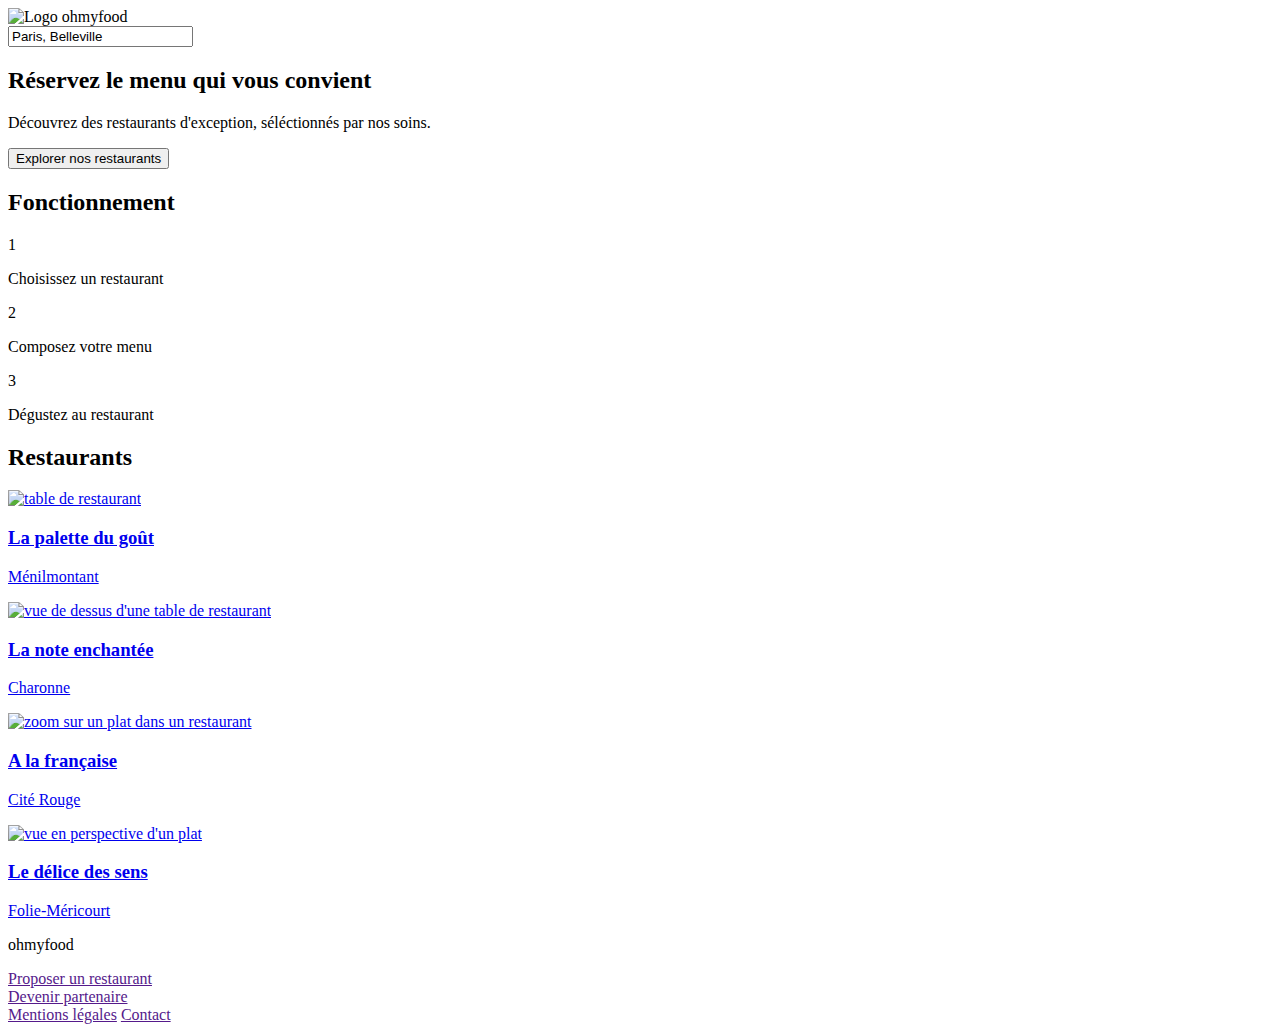
==== index.html @ 765ab903 "ajout du index.html" ====
<!DOCTYPE html>
<html lang="fr">
<head>
    <meta charset="UTF-8">
    <meta name="viewport" content="width=device-width, initial-scale=1.0">
    <title>ohmyfood</title>
    <link rel="stylesheet" href="https://cdnjs.cloudflare.com/ajax/libs/font-awesome/6.6.0/css/all.min.css" integrity="sha512-Kc323vGBEqzTmouAECnVceyQqyqdsSiqLQISBL29aUW4U/M7pSPA/gEUZQqv1cwx4OnYxTxve5UMg5GT6L4JJg==" crossorigin="anonymous" referrerpolicy="no-referrer" />
    <link rel="preconnect" href="https://fonts.googleapis.com">
    <link rel="preconnect" href="https://fonts.gstatic.com" crossorigin>
    <link href="https://fonts.googleapis.com/css2?family=Megrim&family=Shrikhand&display=swap" rel="stylesheet">
    <link rel="preconnect" href="https://fonts.googleapis.com">
    <link rel="preconnect" href="https://fonts.gstatic.com" crossorigin>
    <link href="https://fonts.googleapis.com/css2?family=Megrim&family=Roboto:ital,wght@0,100;0,300;0,400;0,500;0,700;0,900;1,100;1,300;1,400;1,500;1,700;1,900&family=Shrikhand&display=swap" rel="stylesheet">
    <link rel="stylesheet" href="/assets/SASS/style.css">
</head>
<body>
    <nav class="nav">
        <img class="nav__logo" src="/assets/images/logo/ohmyfood.png" alt="Logo ohmyfood">
    </nav>
    <section class="search">
        <div class="search__bar">
            <i class="fa-solid fa-location-dot search__icon"></i>
            <input class="search__input" type="search" value="Paris, Belleville">   
        </div>
        <h2 class="search__h2">Réservez le menu qui vous convient</h2>
        <p class="search__p">Découvrez des restaurants d'exception, séléctionnés par nos soins.</p>
        <button class="search__button">Explorer nos restaurants</button>
    </section>
    <section class="fonction">
        <h2 class="fonction__title">Fonctionnement</h2>
        <div class="fonction__card">
            <p class="fonction__number">1</p>
            <i class="fa-solid fa-mobile-screen-button fonction__icon"></i>
            <p class="fonction__p">Choisissez un restaurant</p>
        </div>
        <div class="fonction__card">
            <p class="fonction__number">2</p>
            <i class="fa-solid fa-list-ul fonction__icon"></i>
            <p class="fonction__p">Composez votre menu</p>
        </div>
        <div class="fonction__card">
            <p class="fonction__number">3</p>
            <i class="fa-solid fa-store fonction__icon--purple"></i> <!--modificateur ici-->
            <p class="fonction__p">Dégustez au restaurant</p>
        </div>
    </section>
    <section class="restaurants">
        <h2 class="restaurants__title">Restaurants</h2>
        <div class="restaurants__cards">
            <a class="restaurants__cards__link" href="*">
                <img class="restaurants__cards__link__img" src="assets/images/restaurants/jay-wennington-N_Y88TWmGwA-unsplash.jpg" alt="table de restaurant">
                <div class="restaurants__cards__link__content">
                    <h3 class="restaurants__cards__h3">La palette du goût</h3>
                    <p class="restaurants__cards__p">Ménilmontant</p>
                    <i class="fa-sharp fa-regular fa-heart restaurants__cards__link__content__icon"></i>
                </div>
            </a>
            <a class="restaurants__cards__link" href="*">
                <img class="restaurants__cards__link__img" src="assets/images/restaurants/stil-u2Lp8tXIcjw-unsplash.jpg" alt="vue de dessus d'une table de restaurant">
                <div class="restaurants__cards__link__content">
                    <h3 class="restaurants__cards__h3">La note enchantée</h3>
                    <p class="restaurants__cards__p">Charonne</p>
                    <i class="fa-sharp fa-regular fa-heart restaurants__cards__link__content__icon"></i>
                </div>    
            </a>
            <a class="restaurants__cards__link" href="*">
                <img class="restaurants__cards__link__img" src="assets/images/restaurants/toa-heftiba-DQKerTsQwi0-unsplash.jpg" alt="zoom sur un plat dans un restaurant">
                <div class="restaurants__cards__link__content">
                    <h3 class="restaurants__cards__h3">A la française</h3>
                    <p class="restaurants__cards__p">Cité Rouge</p>
                    <i class="fa-sharp fa-regular fa-heart restaurants__cards__link__content__icon"></i>
                </div>
            </a>
            <a class="restaurants__cards__link" href="*">
                <img class="restaurants__cards__link__img" src="assets/images/restaurants/louis-hansel-shotsoflouis-qNBGVyOCY8Q-unsplash.jpg" alt="vue en perspective d'un plat">
                <div class="restaurants__cards__link__content">
                    <h3 class="restaurants__cards__h3">Le délice des sens</h3>
                    <p class="restaurants__cards__p">Folie-Méricourt</p>
                    <i class="fa-sharp fa-regular fa-heart restaurants__cards__link__content__icon"></i>
                </div>
            </a>
        </div>
    </section>
    <footer class="footer">
        <p class="footer__logo">ohmyfood</p>
        <div class="footer__link">
            <div class="footer__purpose">
                <i class="fa-solid fa-utensils footer__icon"></i>
                <a class="footer__a" href="">Proposer un restaurant</a>
            </div>
            <div class="footer__become">
                <i class="fa-solid fa-handshake-angle footer__icon"></i>
                <a class="footer__a" href="">Devenir partenaire</a>
            </div>
            <a class="footer__a" href="">Mentions légales</a>
            <a class="footer__a" href="">Contact</a>
        </div>
    </footer>
</body>
</html>
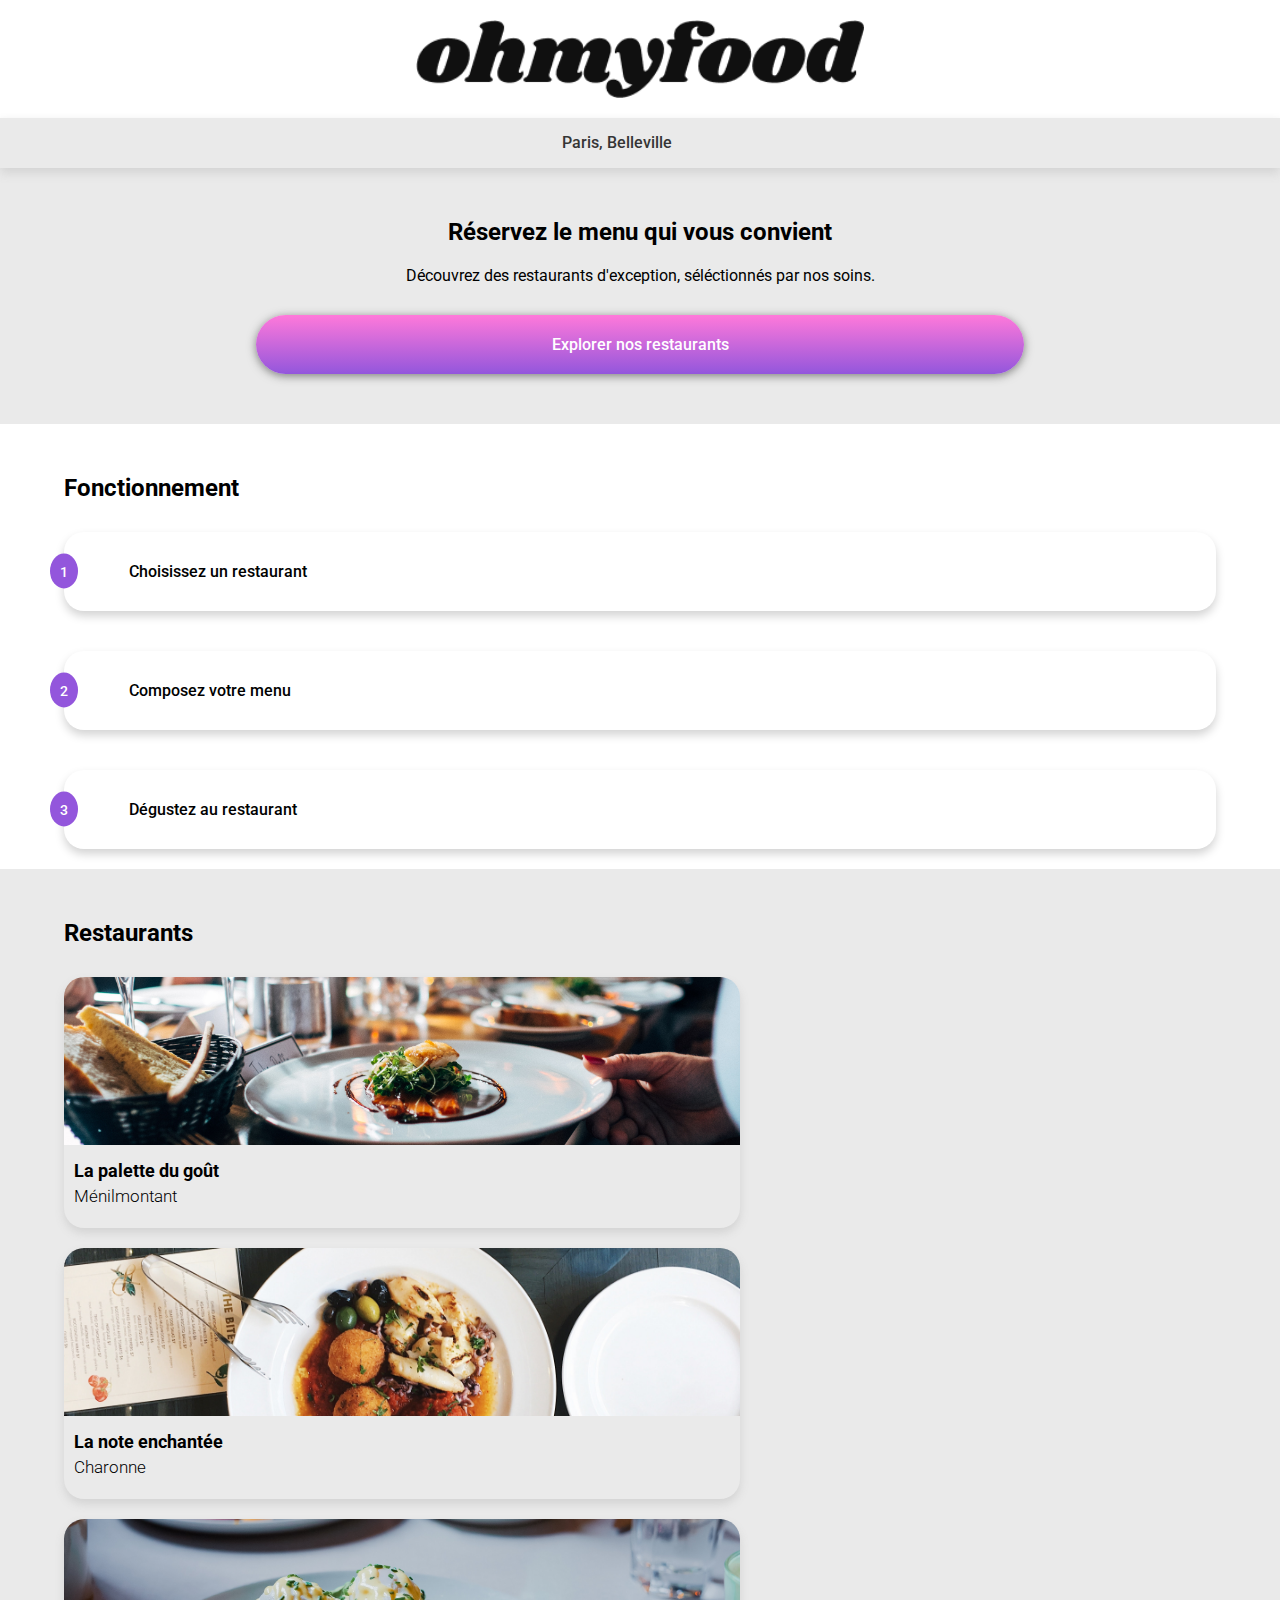
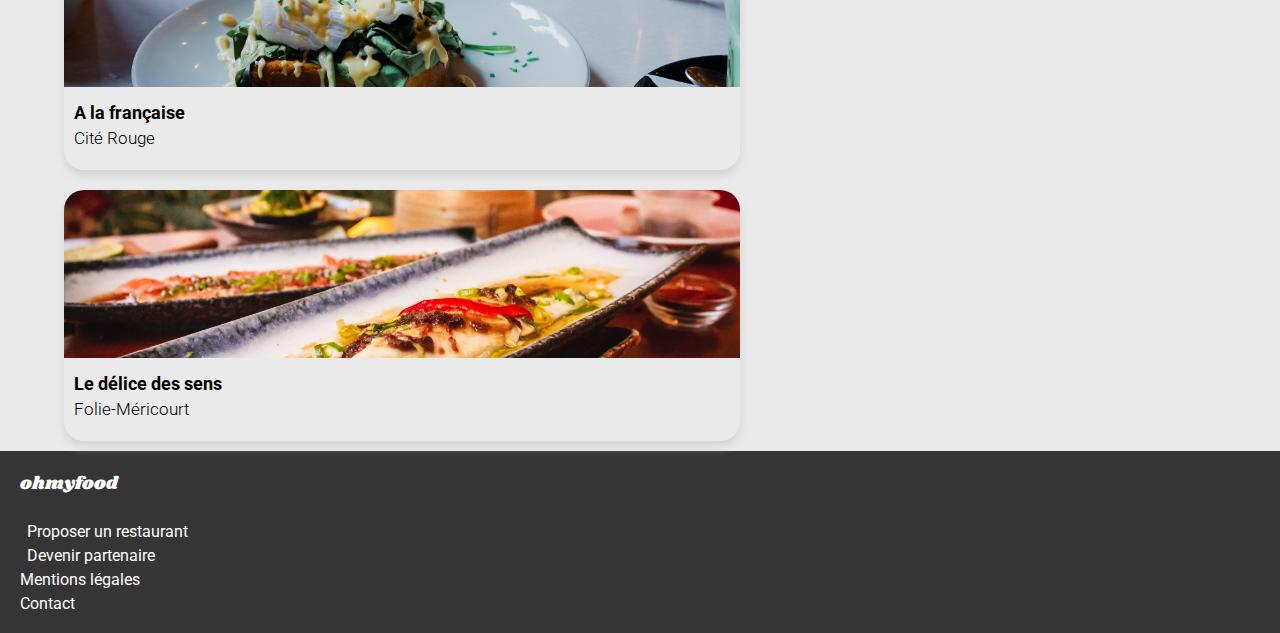
==== commit 2e539cf6: "ajout des premieres animations sur la page d'accueil" ====
--- a/index.html
+++ b/index.html
@@ -53,6 +53,7 @@
                     <h3 class="restaurants__cards__h3">La palette du goût</h3>
                     <p class="restaurants__cards__p">Ménilmontant</p>
                     <i class="fa-sharp fa-regular fa-heart restaurants__cards__link__content__icon"></i>
+                    <i class="fa-sharp fa-solid fa-heart restaurants__cards__link__content__icon--fill"></i>
                 </div>
             </a>
             <a class="restaurants__cards__link" href="*">
@@ -61,6 +62,7 @@
                     <h3 class="restaurants__cards__h3">La note enchantée</h3>
                     <p class="restaurants__cards__p">Charonne</p>
                     <i class="fa-sharp fa-regular fa-heart restaurants__cards__link__content__icon"></i>
+                    <i class="fa-sharp fa-solid fa-heart restaurants__cards__link__content__icon--fill"></i>
                 </div>    
             </a>
             <a class="restaurants__cards__link" href="*">
@@ -69,6 +71,7 @@
                     <h3 class="restaurants__cards__h3">A la française</h3>
                     <p class="restaurants__cards__p">Cité Rouge</p>
                     <i class="fa-sharp fa-regular fa-heart restaurants__cards__link__content__icon"></i>
+                    <i class="fa-sharp fa-solid fa-heart restaurants__cards__link__content__icon--fill"></i>
                 </div>
             </a>
             <a class="restaurants__cards__link" href="*">
@@ -77,6 +80,7 @@
                     <h3 class="restaurants__cards__h3">Le délice des sens</h3>
                     <p class="restaurants__cards__p">Folie-Méricourt</p>
                     <i class="fa-sharp fa-regular fa-heart restaurants__cards__link__content__icon"></i>
+                    <i class="fa-sharp fa-solid fa-heart restaurants__cards__link__content__icon--fill"></i>
                 </div>
             </a>
         </div>
--- a/assets/SASS/style.css
+++ b/assets/SASS/style.css
@@ -0,0 +1,309 @@
+@charset "UTF-8";
+/*! minireset.css v0.0.6 | MIT License | github.com/jgthms/minireset.css */
+html, body, p, ol, ul, li, dl, dt, dd, blockquote, figure, fieldset, legend, textarea, pre, iframe, hr, h1, h2, h3, h4, h5, h6 {
+  margin: 0;
+  padding: 0;
+}
+
+h1, h2, h3, h4, h5, h6 {
+  font-size: 100%;
+  font-weight: normal;
+}
+
+ul {
+  list-style: none;
+}
+
+button, input, select {
+  margin: 0;
+}
+
+html {
+  box-sizing: border-box;
+}
+
+*, *::before, *::after {
+  box-sizing: inherit;
+}
+
+img, video {
+  height: auto;
+  max-width: 100%;
+}
+
+iframe {
+  border: 0;
+}
+
+table {
+  border-collapse: collapse;
+  border-spacing: 0;
+}
+
+td, th {
+  padding: 0;
+}
+
+* {
+  font-family: "Roboto", sans-serif;
+}
+
+:root {
+  --main-color: #9356DC;
+  --second-color: #FF79DA;
+  --third-color: #99E2D0;
+  --background-color: #EAEAEA;
+}
+
+h2 {
+  font-family: "Roboto", sans-serif;
+  font-weight: 700;
+  font-size: 24px;
+  line-height: 28.13px;
+}
+
+.body {
+  max-width: 767px;
+}
+
+/**Nav**/
+.nav {
+  width: 100%;
+  display: flex;
+  justify-content: center;
+  box-shadow: 0px 5px 10px 0px lightgray;
+}
+.nav__logo {
+  margin: 20px;
+  width: 35%;
+}
+
+/**Recherche**/
+.search {
+  width: 100%;
+  display: flex;
+  flex-direction: column;
+  justify-content: center;
+  align-items: center;
+  background-color: #EAEAEA;
+}
+.search__bar {
+  width: 100%;
+  display: flex;
+  align-items: center;
+  justify-content: center;
+  margin: auto;
+  gap: 17px;
+  box-shadow: 0px 5px 10px 0px lightgray;
+  margin-bottom: 50px;
+}
+.search__input {
+  width: auto;
+  background-color: #EAEAEA;
+  color: #353535;
+  height: 50px;
+  font-weight: 500;
+  font-size: 16px;
+  border: none;
+}
+.search__icon {
+  margin-left: 30px;
+  color: #353535;
+}
+.search__h2 {
+  width: 60%;
+  text-align: center;
+}
+.search__p {
+  width: 80%;
+  margin-top: 20px;
+  text-align: center;
+}
+.search__button {
+  border-radius: 30px;
+  margin-top: 30px;
+  margin-bottom: 50px;
+  padding: 20px;
+  width: 60%;
+  text-align: center;
+  border: none;
+  font-weight: 500;
+  font-size: 16px;
+  color: white;
+  box-shadow: 0px 2px 10px 0px #7d7d7d;
+  background: linear-gradient(#FF79DA, #9356DC);
+  transition-property: all;
+  transition-duration: 2s;
+}
+.search__button:hover {
+  background: linear-gradient(rgb(255, 172, 232.0820895522), rgb(174, 128.25, 228.75));
+  box-shadow: 0px 2px 10px 0px #525252;
+}
+
+/**Fonctionnement**/
+.fonction {
+  width: 100%;
+  display: flex;
+  flex-direction: column;
+  align-items: center;
+}
+.fonction__title {
+  width: 90%;
+  margin-top: 50px;
+  margin-bottom: 10px;
+  font-weight: 700;
+  font-size: 24px;
+}
+.fonction__card {
+  width: 90%;
+  display: flex;
+  flex-direction: row;
+  align-items: center;
+  margin: 20px;
+  border-radius: 20px;
+  box-shadow: 0px 5px 10px 0px lightgray;
+  padding: 30px;
+  gap: 25px;
+  position: relative;
+}
+.fonction__number {
+  padding: 10px;
+  border-radius: 50%;
+  height: 35px;
+  color: white;
+  background: #9356DC;
+  font-weight: 500;
+  font-size: 14px;
+  position: absolute;
+  top: 50%;
+  left: 0%;
+  transform: translate(-50%, -50%);
+}
+.fonction__icon {
+  margin-left: 10px;
+  color: #7E7E7E;
+}
+.fonction__icon--purple {
+  margin-left: 10px; /** margin ajouter au modificateur normal ?**/
+  color: #9356DC;
+}
+.fonction__p {
+  font-weight: 500;
+  font-size: 16px;
+}
+
+/**Restaurants**/
+.restaurants {
+  width: 100%;
+  display: flex;
+  flex-direction: column;
+  align-items: center;
+  background-color: #EAEAEA;
+}
+.restaurants__title {
+  width: 90%;
+  margin-top: 50px;
+  margin-bottom: 10px;
+  font-weight: 700;
+  font-size: 24px;
+}
+.restaurants__cards {
+  width: 90%;
+}
+.restaurants__cards__h3 {
+  font-weight: 700;
+  font-size: 18px;
+  color: black;
+  margin-top: 15px;
+  margin-left: 10px;
+  margin-bottom: 5px;
+}
+.restaurants__cards__p {
+  font-weight: 300;
+  font-size: 17px;
+  color: black;
+  margin-left: 10px;
+}
+.restaurants__cards__link {
+  display: flex;
+  flex-direction: column;
+  text-decoration: none;
+  border-radius: 20px;
+  max-width: 676px;
+  height: 251px;
+  margin-bottom: 10px;
+  margin-top: 20px;
+  overflow: hidden;
+  position: relative;
+  box-shadow: 0px 5px 10px 0px lightgray;
+}
+.restaurants__cards__link__img {
+  height: 67%;
+  object-fit: cover;
+}
+.restaurants__cards__link__content {
+  display: flex;
+  flex-direction: column;
+}
+.restaurants__cards__link__content__icon {
+  color: black;
+  position: absolute;
+  font-size: 24px;
+  top: 80%;
+  left: 90%;
+  transform: translate(-50%, -50%);
+  background-color: transparent;
+}
+.restaurants__cards__link__content__icon--fill {
+  position: absolute;
+  font-size: 24px;
+  top: 80%;
+  left: 90%;
+  transform: translate(-50%, -50%);
+  opacity: 0;
+  transition-property: all;
+  transition-duration: 1s;
+}
+.restaurants__cards__link__content__icon--fill:hover {
+  opacity: 1;
+  color: transparent;
+  background-image: linear-gradient(#FF79DA, #9356DC);
+  background-clip: text;
+  -webkit-background-clip: text;
+}
+
+/**footer**/
+.footer {
+  width: 100%;
+  display: flex;
+  flex-direction: column;
+  justify-content: flex-start;
+  background-color: #353535;
+  color: white;
+  gap: 5px;
+  /**décalage icon à revoir**/
+}
+.footer__logo {
+  font-family: "Shrikhand", serif;
+  font-weight: 400;
+  font-size: 18px;
+  margin: 20px;
+}
+.footer__icon {
+  font-size: 12px;
+  margin-left: 2px;
+  margin-right: 5px;
+}
+.footer__a {
+  color: white;
+  text-decoration: none;
+}
+.footer__link {
+  display: flex;
+  flex-direction: column;
+  margin-left: 20px;
+  gap: 5px;
+  margin-bottom: 20px;
+}
+
+/*# sourceMappingURL=style.css.map */
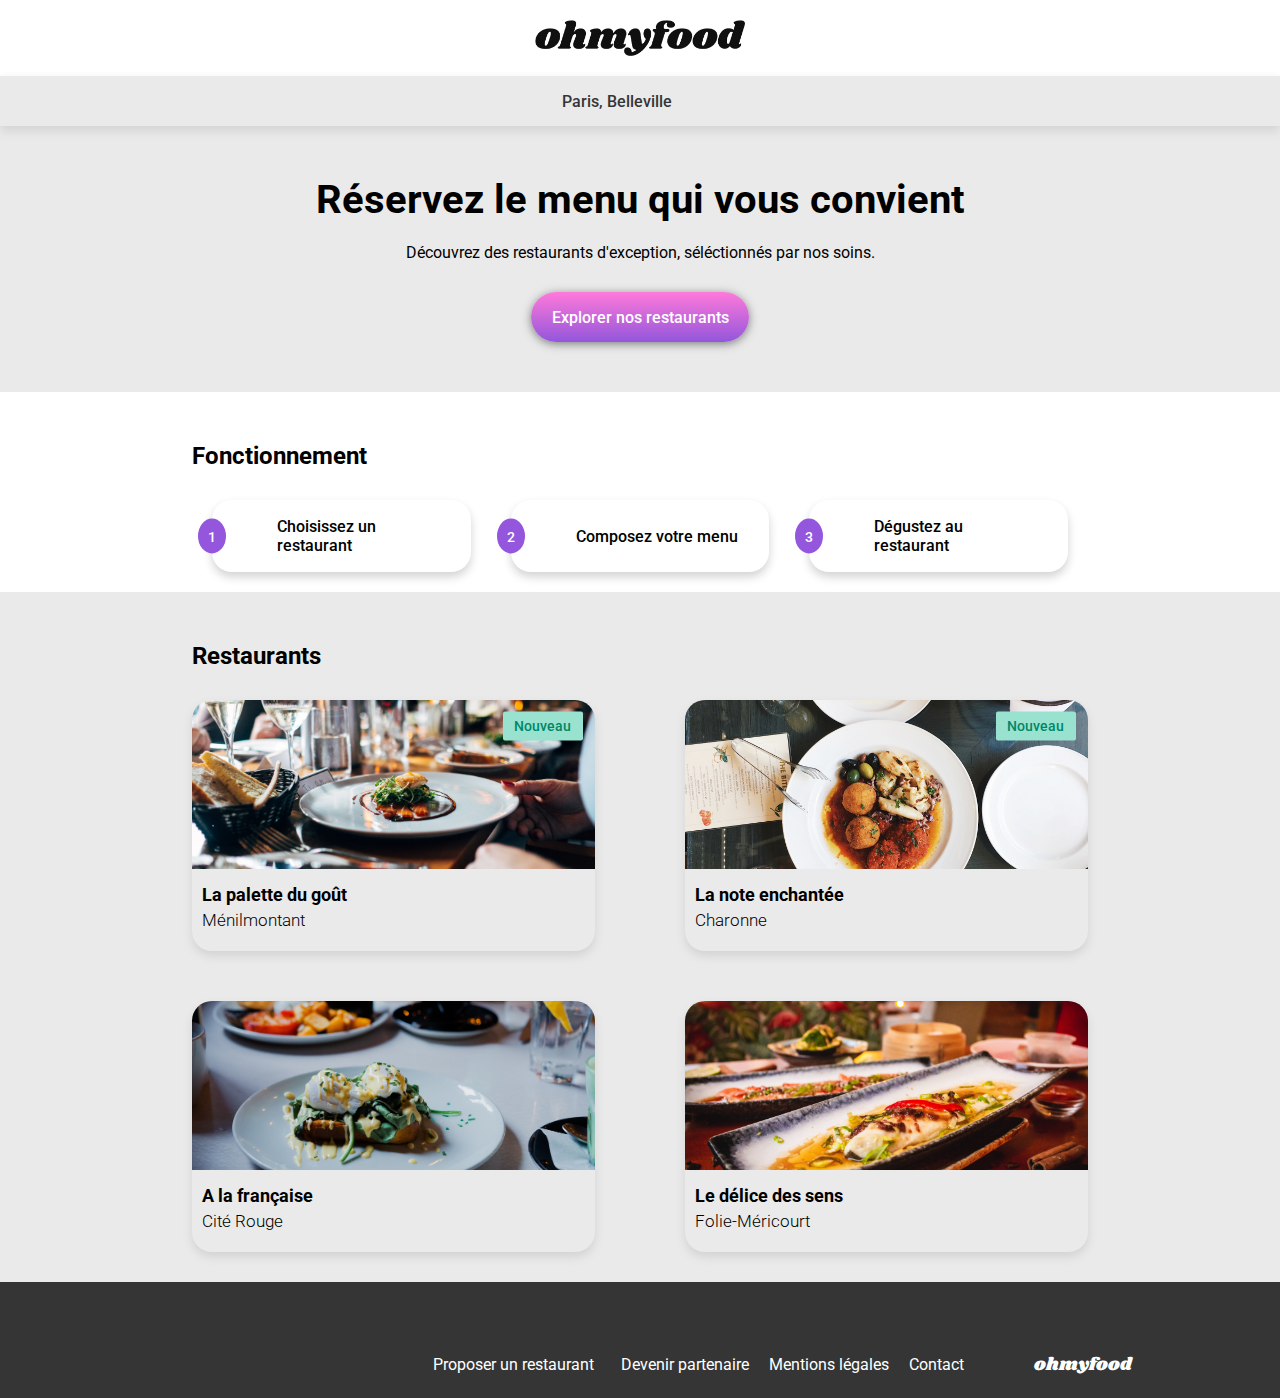
==== commit b1662886: "ajout animation et responsive Accueil" ====
--- a/index.html
+++ b/index.html
@@ -28,20 +28,22 @@
     </section>
     <section class="fonction">
         <h2 class="fonction__title">Fonctionnement</h2>
-        <div class="fonction__card">
-            <p class="fonction__number">1</p>
-            <i class="fa-solid fa-mobile-screen-button fonction__icon"></i>
-            <p class="fonction__p">Choisissez un restaurant</p>
-        </div>
-        <div class="fonction__card">
-            <p class="fonction__number">2</p>
-            <i class="fa-solid fa-list-ul fonction__icon"></i>
-            <p class="fonction__p">Composez votre menu</p>
-        </div>
-        <div class="fonction__card">
-            <p class="fonction__number">3</p>
-            <i class="fa-solid fa-store fonction__icon--purple"></i> <!--modificateur ici-->
-            <p class="fonction__p">Dégustez au restaurant</p>
+        <div class="fonction__etape">
+            <div class="fonction__card">
+                <p class="fonction__number">1</p>
+                <i class="fa-solid fa-mobile-screen-button fonction__icon"></i>
+                <p class="fonction__p">Choisissez un restaurant</p>
+            </div>
+            <div class="fonction__card">
+                <p class="fonction__number">2</p>
+                <i class="fa-solid fa-list-ul fonction__icon"></i>
+                <p class="fonction__p">Composez votre menu</p>
+            </div>
+            <div class="fonction__card">
+                <p class="fonction__number">3</p>
+                <i class="fa-solid fa-store fonction__icon--purple"></i> <!--modificateur ici-->
+                <p class="fonction__p">Dégustez au restaurant</p>
+            </div>
         </div>
     </section>
     <section class="restaurants">
@@ -49,6 +51,7 @@
         <div class="restaurants__cards">
             <a class="restaurants__cards__link" href="*">
                 <img class="restaurants__cards__link__img" src="assets/images/restaurants/jay-wennington-N_Y88TWmGwA-unsplash.jpg" alt="table de restaurant">
+                <div class="restaurants__cards__link__new"><p>Nouveau</p></div>
                 <div class="restaurants__cards__link__content">
                     <h3 class="restaurants__cards__h3">La palette du goût</h3>
                     <p class="restaurants__cards__p">Ménilmontant</p>
@@ -58,11 +61,13 @@
             </a>
             <a class="restaurants__cards__link" href="*">
                 <img class="restaurants__cards__link__img" src="assets/images/restaurants/stil-u2Lp8tXIcjw-unsplash.jpg" alt="vue de dessus d'une table de restaurant">
+                <div class="restaurants__cards__link__new"><p>Nouveau</p></div>
                 <div class="restaurants__cards__link__content">
                     <h3 class="restaurants__cards__h3">La note enchantée</h3>
                     <p class="restaurants__cards__p">Charonne</p>
                     <i class="fa-sharp fa-regular fa-heart restaurants__cards__link__content__icon"></i>
                     <i class="fa-sharp fa-solid fa-heart restaurants__cards__link__content__icon--fill"></i>
+                    
                 </div>    
             </a>
             <a class="restaurants__cards__link" href="*">
@@ -86,18 +91,20 @@
         </div>
     </section>
     <footer class="footer">
-        <p class="footer__logo">ohmyfood</p>
-        <div class="footer__link">
-            <div class="footer__purpose">
-                <i class="fa-solid fa-utensils footer__icon"></i>
-                <a class="footer__a" href="">Proposer un restaurant</a>
+        <div class="footer__all">
+            <p class="footer__logo">ohmyfood</p>
+            <div class="footer__link">
+                <div class="footer__purpose">
+                    <i class="fa-solid fa-utensils footer__icon"></i>
+                    <a class="footer__a" href="">Proposer un restaurant</a>
+                </div>
+                <div class="footer__become">
+                    <i class="fa-solid fa-handshake-angle footer__icon"></i>
+                    <a class="footer__a" href="">Devenir partenaire</a>
+                </div>
+                <a class="footer__a" href="">Mentions légales</a>
+                <a class="footer__a" href="">Contact</a>
             </div>
-            <div class="footer__become">
-                <i class="fa-solid fa-handshake-angle footer__icon"></i>
-                <a class="footer__a" href="">Devenir partenaire</a>
-            </div>
-            <a class="footer__a" href="">Mentions légales</a>
-            <a class="footer__a" href="">Contact</a>
         </div>
     </footer>
 </body>
--- a/assets/SASS/style.css
+++ b/assets/SASS/style.css
@@ -1,4 +1,3 @@
-@charset "UTF-8";
 /*! minireset.css v0.0.6 | MIT License | github.com/jgthms/minireset.css */
 html, body, p, ol, ul, li, dl, dt, dd, blockquote, figure, fieldset, legend, textarea, pre, iframe, hr, h1, h2, h3, h4, h5, h6 {
   margin: 0;
@@ -59,11 +58,11 @@
   font-family: "Roboto", sans-serif;
   font-weight: 700;
   font-size: 24px;
-  line-height: 28.13px;
-}
-
-.body {
-  max-width: 767px;
+}
+
+body {
+  width: 1440px;
+  width: 100%;
 }
 
 /**Nav**/
@@ -76,6 +75,7 @@
 .nav__logo {
   margin: 20px;
   width: 35%;
+  max-width: 210px;
 }
 
 /**Recherche**/
@@ -123,8 +123,10 @@
   border-radius: 30px;
   margin-top: 30px;
   margin-bottom: 50px;
-  padding: 20px;
+  padding: 5px;
+  max-width: 218px;
   width: 60%;
+  height: 50px;
   text-align: center;
   border: none;
   font-weight: 500;
@@ -132,12 +134,45 @@
   color: white;
   box-shadow: 0px 2px 10px 0px #7d7d7d;
   background: linear-gradient(#FF79DA, #9356DC);
-  transition-property: all;
-  transition-duration: 2s;
 }
 .search__button:hover {
-  background: linear-gradient(rgb(255, 172, 232.0820895522), rgb(174, 128.25, 228.75));
-  box-shadow: 0px 2px 10px 0px #525252;
+  animation: LightenBtn 100ms cubic-bezier(0.93, -0.01, 0.83, 0.67) normal forwards;
+}
+.search__button:not(:hover) {
+  animation: DarkenBtn 100ms cubic-bezier(0.93, -0.01, 0.83, 0.67) normal forwards;
+}
+@keyframes LightenBtn {
+  0% {
+    background: linear-gradient(#FF79DA, #9356DC);
+    box-shadow: 0px 2px 10px 0px #7d7d7d;
+  }
+  50% {
+    background: linear-gradient(rgb(255, 146.5, 225.0410447761), rgb(160.5, 107.125, 224.375));
+    box-shadow: 0px 2px 10px 0px #525252;
+  }
+  100% {
+    background: linear-gradient(rgb(255, 172, 232.0820895522), rgb(174, 128.25, 228.75));
+    box-shadow: 0px 2px 10px 0px #525252;
+  }
+}
+@keyframes DarkenBtn {
+  0% {
+    background: linear-gradient(rgb(255, 172, 232.0820895522), rgb(174, 128.25, 228.75));
+    box-shadow: 0px 2px 10px 0px #7d7d7d;
+  }
+  50% {
+    background: linear-gradient(rgb(255, 146.5, 225.0410447761), rgb(160.5, 107.125, 224.375));
+    box-shadow: 0px 2px 10px 0px #525252;
+  }
+  100% {
+    background: linear-gradient(#FF79DA, #9356DC);
+    box-shadow: 0px 2px 10px 0px #525252;
+  }
+}
+@media (min-width: 768px) {
+  .search h2 {
+    font-size: 40px;
+  }
 }
 
 /**Fonctionnement**/
@@ -154,8 +189,13 @@
   font-weight: 700;
   font-size: 24px;
 }
+.fonction__etape {
+  width: 90%;
+}
 .fonction__card {
   width: 90%;
+  flex-basis: 30%;
+  height: 72px;
   display: flex;
   flex-direction: row;
   align-items: center;
@@ -191,6 +231,34 @@
   font-weight: 500;
   font-size: 16px;
 }
+@media (min-width: 768px) {
+  .fonction .fonction__title {
+    width: 70%;
+  }
+  .fonction .fonction__etape {
+    width: 70%;
+    display: flex;
+    flex-direction: row;
+    justify-content: center;
+  }
+  .fonction .fonction__p {
+    font-size: 14px;
+  }
+}
+@media (min-width: 1024px) {
+  .fonction .fonction__title {
+    width: 70%;
+  }
+  .fonction .fonction__etape {
+    width: 70%;
+    display: flex;
+    flex-direction: row;
+    justify-content: center;
+  }
+  .fonction .fonction__p {
+    font-size: 16px;
+  }
+}
 
 /**Restaurants**/
 .restaurants {
@@ -235,11 +303,29 @@
   margin-top: 20px;
   overflow: hidden;
   position: relative;
+  box-sizing: border-box;
   box-shadow: 0px 5px 10px 0px lightgray;
 }
 .restaurants__cards__link__img {
   height: 67%;
   object-fit: cover;
+}
+.restaurants__cards__link__new {
+  display: flex;
+  align-items: center;
+  justify-content: center;
+  width: 80px;
+  height: 29px;
+  font-family: "Roboto", sans-serif;
+  font-weight: 500;
+  font-size: 14px;
+  color: #008766;
+  background-color: var(--third-color);
+  border-radius: 2px;
+  position: absolute;
+  top: 10%;
+  right: 3%;
+  transform: translate(0%, -50%);
 }
 .restaurants__cards__link__content {
   display: flex;
@@ -261,27 +347,73 @@
   left: 90%;
   transform: translate(-50%, -50%);
   opacity: 0;
+  background-clip: text;
+  -webkit-background-clip: text;
   transition-property: all;
   transition-duration: 1s;
 }
 .restaurants__cards__link__content__icon--fill:hover {
-  opacity: 1;
+  animation: Icon-Fill 500ms cubic-bezier(0.44, 0, 0.98, 0.43) both;
   color: transparent;
   background-image: linear-gradient(#FF79DA, #9356DC);
-  background-clip: text;
-  -webkit-background-clip: text;
+}
+.restaurants__cards__link__content__icon--fill:not(:hover) {
+  animation: Icon-Empty 500ms cubic-bezier(0.44, 0, 0.98, 0.43) both;
+  color: transparent;
+  background-image: linear-gradient(#FF79DA, #9356DC);
+}
+@keyframes Icon-Fill {
+  0% {
+    opacity: 0;
+  }
+  50% {
+    opacity: 0.5;
+  }
+  100% {
+    opacity: 1;
+  }
+}
+@keyframes Icon-Empty {
+  0% {
+    opacity: 1;
+  }
+  50% {
+    opacity: 0.5;
+  }
+  100% {
+    opacity: 0;
+  }
+}
+@media (min-width: 768px) {
+  .restaurants .restaurants__title {
+    width: 70%;
+  }
+  .restaurants .restaurants__cards {
+    width: 70%;
+    display: grid;
+    grid-template-columns: 1fr 1fr;
+    column-gap: 30px;
+    row-gap: 20px;
+    margin-bottom: 20px;
+  }
+}
+@media (min-width: 1024px) {
+  .restaurants .restaurants__cards {
+    column-gap: 90px;
+  }
 }
 
 /**footer**/
 .footer {
   width: 100%;
   display: flex;
+  min-height: 114px;
   flex-direction: column;
   justify-content: flex-start;
   background-color: #353535;
   color: white;
   gap: 5px;
-  /**décalage icon à revoir**/
+  position: relative;
 }
 .footer__logo {
   font-family: "Shrikhand", serif;
@@ -305,5 +437,35 @@
   gap: 5px;
   margin-bottom: 20px;
 }
+@media (min-width: 768px) {
+  .footer .footer__all {
+    width: 90%;
+    display: flex;
+    flex-direction: column;
+    justify-content: flex-start;
+    align-items: first baseline;
+  }
+  .footer .footer__link {
+    flex-direction: row;
+    align-items: self-end;
+    gap: 20px;
+  }
+}
+@media (min-width: 1024px) {
+  .footer .footer__all {
+    width: 90%;
+    display: flex;
+    flex-direction: row-reverse;
+    justify-content: flex-start;
+    align-items: first baseline;
+    gap: 50px;
+    margin-top: 50px;
+  }
+  .footer .footer__link {
+    flex-direction: row;
+    align-items: self-end;
+    gap: 20px;
+  }
+}
 
 /*# sourceMappingURL=style.css.map */
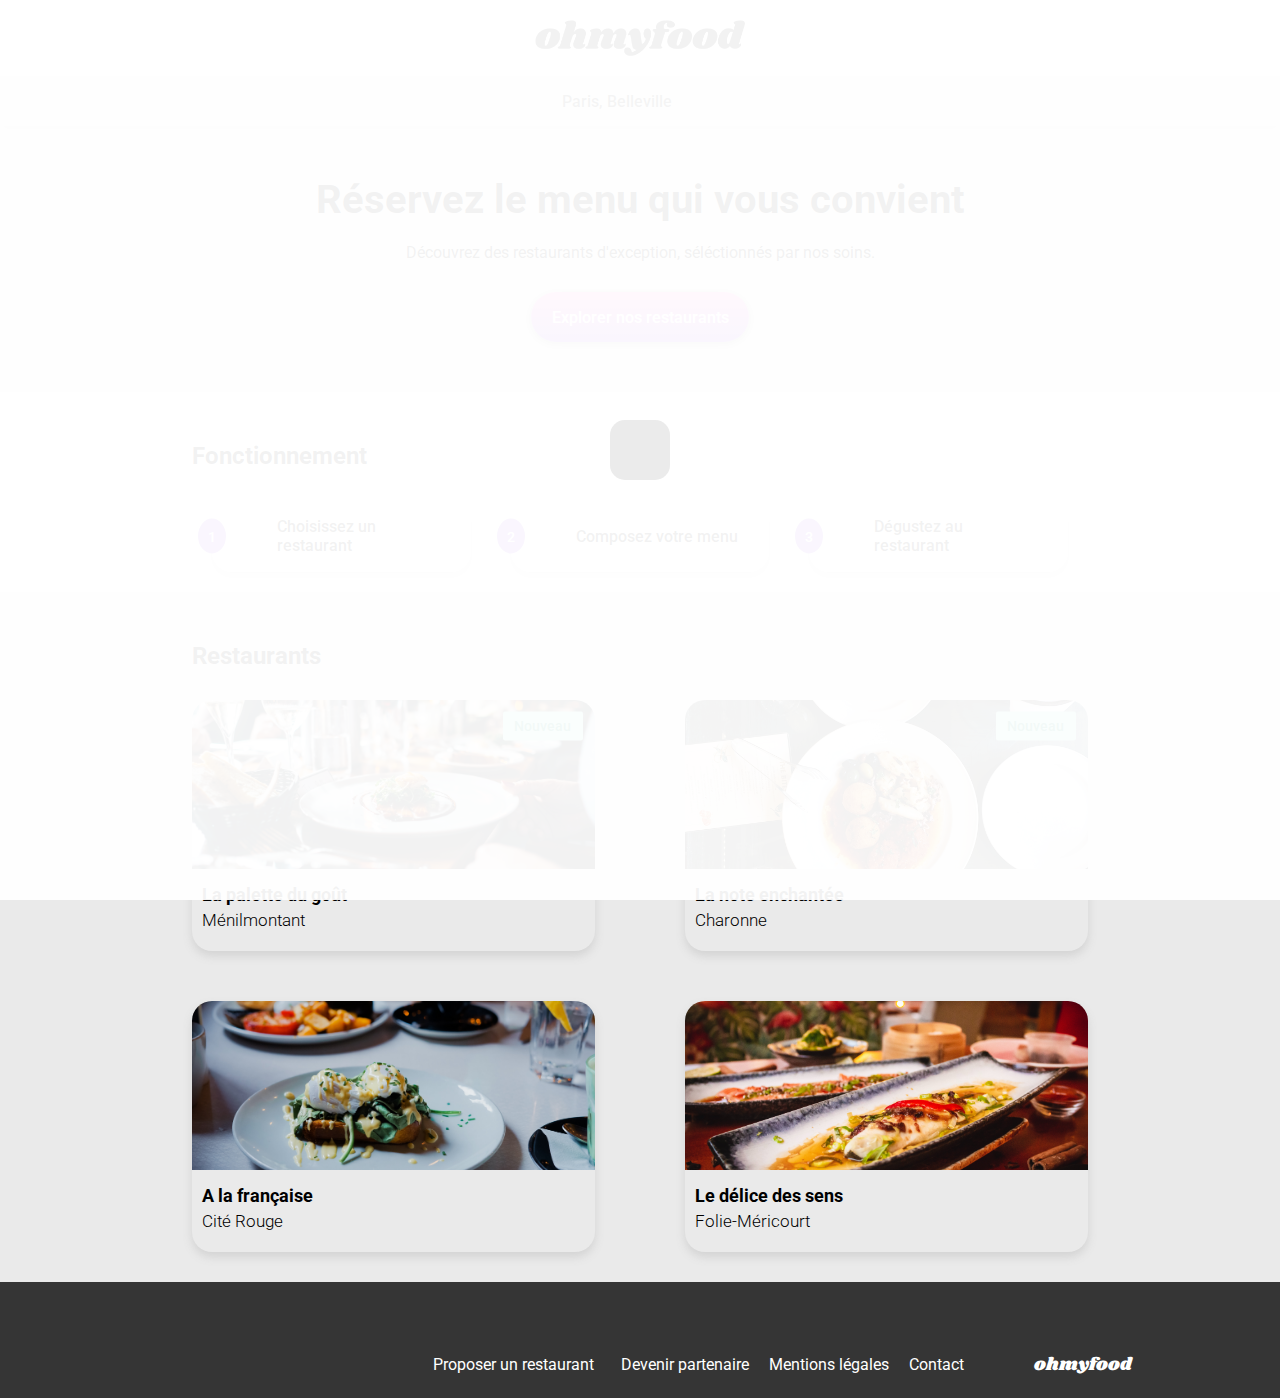
==== commit add9cbff: "maj final après review w3c" ====
--- a/index.html
+++ b/index.html
@@ -14,6 +14,9 @@
     <link rel="stylesheet" href="/assets/SASS/style.css">
 </head>
 <body>
+    <div class="loader">
+        <i class="fa-solid fa-utensils fa-3x"></i>
+    </div>
     <nav class="nav">
         <img class="nav__logo" src="/assets/images/logo/ohmyfood.png" alt="Logo ohmyfood">
     </nav>
@@ -49,7 +52,7 @@
     <section class="restaurants">
         <h2 class="restaurants__title">Restaurants</h2>
         <div class="restaurants__cards">
-            <a class="restaurants__cards__link" href="*">
+            <a class="restaurants__cards__link" href="./restaurants/menu.html">
                 <img class="restaurants__cards__link__img" src="assets/images/restaurants/jay-wennington-N_Y88TWmGwA-unsplash.jpg" alt="table de restaurant">
                 <div class="restaurants__cards__link__new"><p>Nouveau</p></div>
                 <div class="restaurants__cards__link__content">
@@ -59,7 +62,7 @@
                     <i class="fa-sharp fa-solid fa-heart restaurants__cards__link__content__icon--fill"></i>
                 </div>
             </a>
-            <a class="restaurants__cards__link" href="*">
+            <a class="restaurants__cards__link" href="./restaurants/menulanote.html">
                 <img class="restaurants__cards__link__img" src="assets/images/restaurants/stil-u2Lp8tXIcjw-unsplash.jpg" alt="vue de dessus d'une table de restaurant">
                 <div class="restaurants__cards__link__new"><p>Nouveau</p></div>
                 <div class="restaurants__cards__link__content">
@@ -70,7 +73,7 @@
                     
                 </div>    
             </a>
-            <a class="restaurants__cards__link" href="*">
+            <a class="restaurants__cards__link" href="./restaurants/menualafr.html">
                 <img class="restaurants__cards__link__img" src="assets/images/restaurants/toa-heftiba-DQKerTsQwi0-unsplash.jpg" alt="zoom sur un plat dans un restaurant">
                 <div class="restaurants__cards__link__content">
                     <h3 class="restaurants__cards__h3">A la française</h3>
@@ -79,7 +82,7 @@
                     <i class="fa-sharp fa-solid fa-heart restaurants__cards__link__content__icon--fill"></i>
                 </div>
             </a>
-            <a class="restaurants__cards__link" href="*">
+            <a class="restaurants__cards__link" href="./restaurants/menuledélice.html">
                 <img class="restaurants__cards__link__img" src="assets/images/restaurants/louis-hansel-shotsoflouis-qNBGVyOCY8Q-unsplash.jpg" alt="vue en perspective d'un plat">
                 <div class="restaurants__cards__link__content">
                     <h3 class="restaurants__cards__h3">Le délice des sens</h3>
@@ -96,14 +99,14 @@
             <div class="footer__link">
                 <div class="footer__purpose">
                     <i class="fa-solid fa-utensils footer__icon"></i>
-                    <a class="footer__a" href="">Proposer un restaurant</a>
+                    <a class="footer__a" href="*">Proposer un restaurant</a>
                 </div>
                 <div class="footer__become">
                     <i class="fa-solid fa-handshake-angle footer__icon"></i>
-                    <a class="footer__a" href="">Devenir partenaire</a>
+                    <a class="footer__a" href="*">Devenir partenaire</a>
                 </div>
-                <a class="footer__a" href="">Mentions légales</a>
-                <a class="footer__a" href="">Contact</a>
+                <a class="footer__a" href="*">Mentions légales</a>
+                <a class="footer__a" href="mailto:contact@ohmyfood.com">Contact</a>
             </div>
         </div>
     </footer>
--- a/assets/SASS/style.css
+++ b/assets/SASS/style.css
@@ -65,6 +65,58 @@
   width: 100%;
 }
 
+/**Loader**/
+.loader {
+  position: fixed;
+  display: grid;
+  place-items: center;
+  background-color: #ffffff;
+  height: 100%;
+  width: 100%;
+  z-index: 1;
+  opacity: 0.95;
+  animation: disappear 100ms forwards 1.5s;
+}
+.loader i {
+  color: var(--main-color);
+  padding: 30px;
+  border-radius: 25%;
+  background-color: var(--background-color);
+  animation: appear-i 1s forwards;
+}
+
+@keyframes appear-i {
+  0% {
+    box-shadow: 0px 2px 10px 0px #7d7d7d;
+  }
+  25% {
+    border-bottom: 3px solid var(--second-color);
+    border-top: 3px solid var(--third-color);
+    box-shadow: 0px 2px 11px 1px #7d7d7d;
+  }
+  50% {
+    box-shadow: 0px 2px 12px 3px #525252;
+    border-bottom: 5px solid var(--second-color);
+  }
+  75% {
+    border-bottom: 5px solid var(--second-color);
+    border-top: 5px solid var(--third-color);
+  }
+  100% {
+    border-top: 6px solid var(--third-color);
+    border-bottom: 6px solid var(--second-color);
+    box-shadow: 0px 2px 20px 5px #525252;
+  }
+}
+@keyframes disappear {
+  0% {
+    opacity: 1;
+  }
+  100% {
+    opacity: 0;
+    display: none;
+  }
+}
 /**Nav**/
 .nav {
   width: 100%;
@@ -148,21 +200,21 @@
   }
   50% {
     background: linear-gradient(rgb(255, 146.5, 225.0410447761), rgb(160.5, 107.125, 224.375));
-    box-shadow: 0px 2px 10px 0px #525252;
+    box-shadow: 0px 2px 15px 3px #525252;
   }
   100% {
     background: linear-gradient(rgb(255, 172, 232.0820895522), rgb(174, 128.25, 228.75));
-    box-shadow: 0px 2px 10px 0px #525252;
+    box-shadow: 0px 2px 20px 5px #525252;
   }
 }
 @keyframes DarkenBtn {
   0% {
     background: linear-gradient(rgb(255, 172, 232.0820895522), rgb(174, 128.25, 228.75));
-    box-shadow: 0px 2px 10px 0px #7d7d7d;
+    box-shadow: 0px 2px 20px 5px #7d7d7d;
   }
   50% {
     background: linear-gradient(rgb(255, 146.5, 225.0410447761), rgb(160.5, 107.125, 224.375));
-    box-shadow: 0px 2px 10px 0px #525252;
+    box-shadow: 0px 2px 15px 3px #525252;
   }
   100% {
     background: linear-gradient(#FF79DA, #9356DC);
